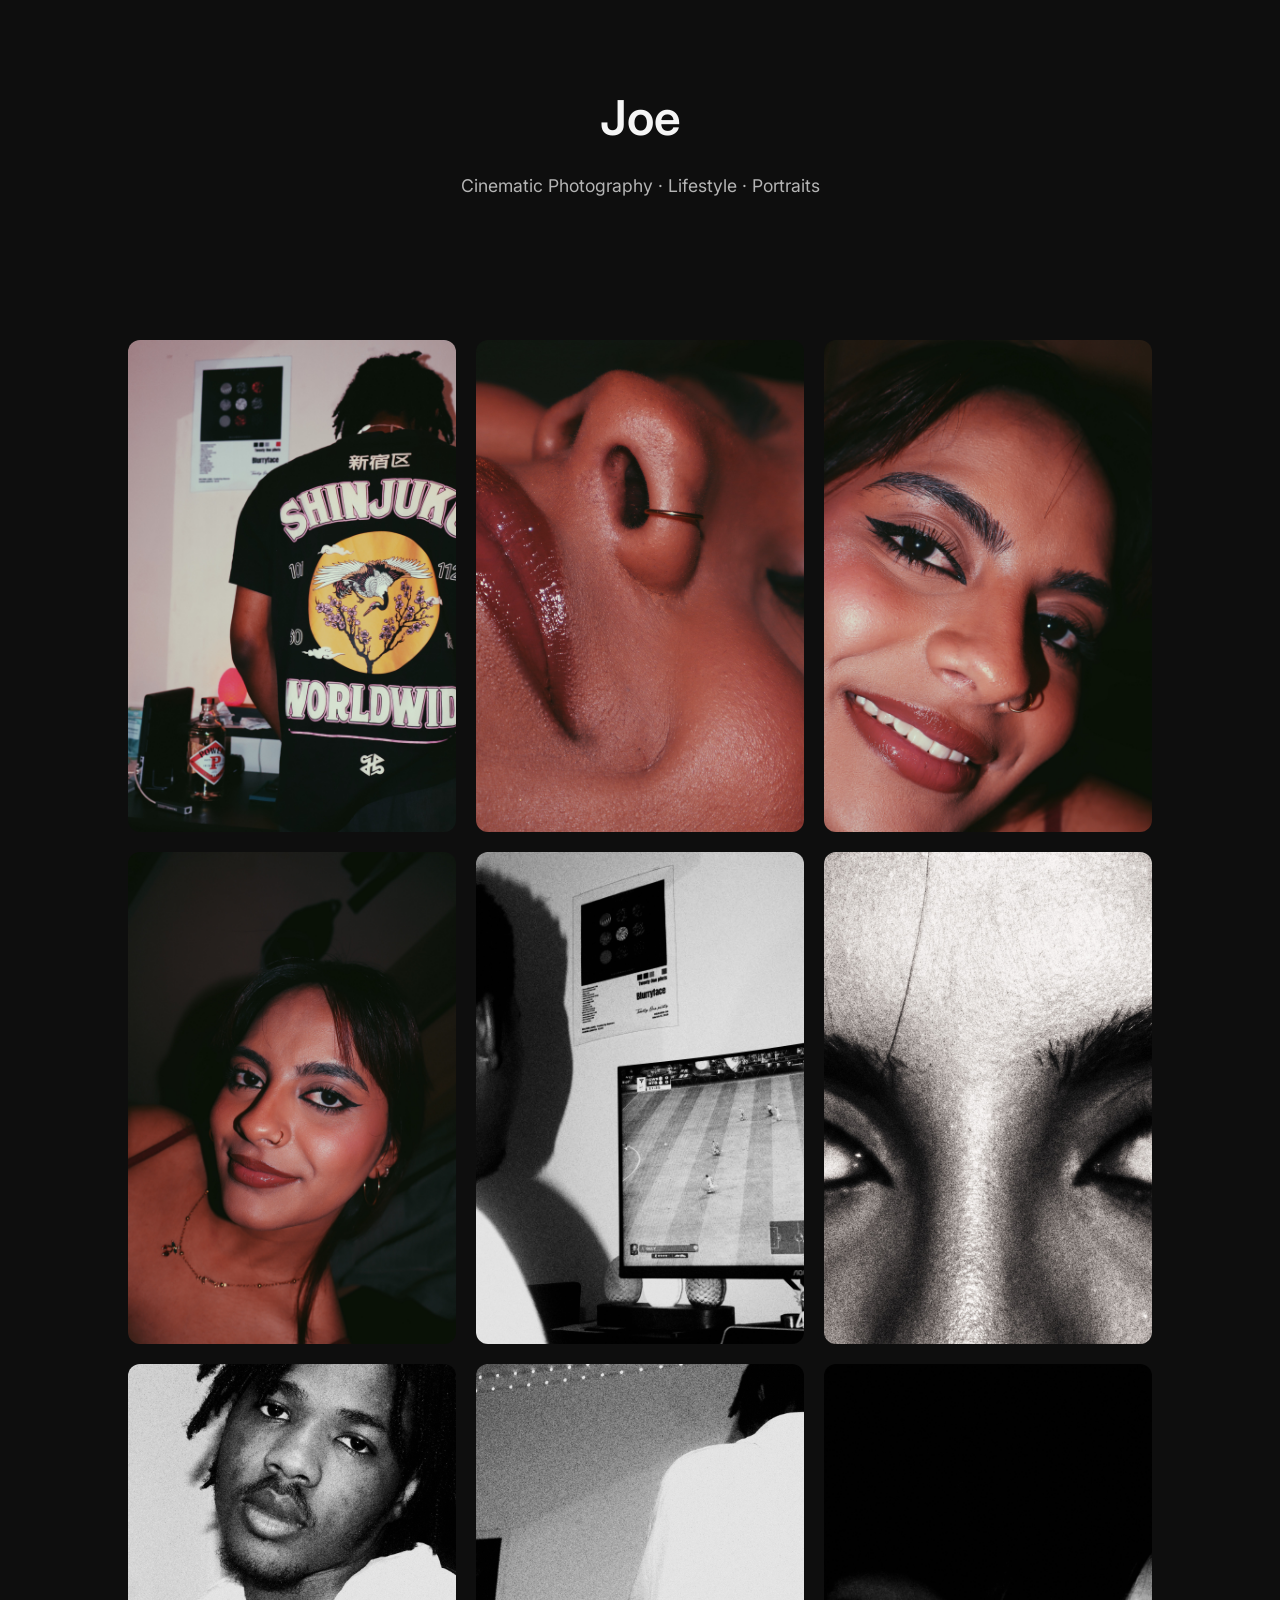
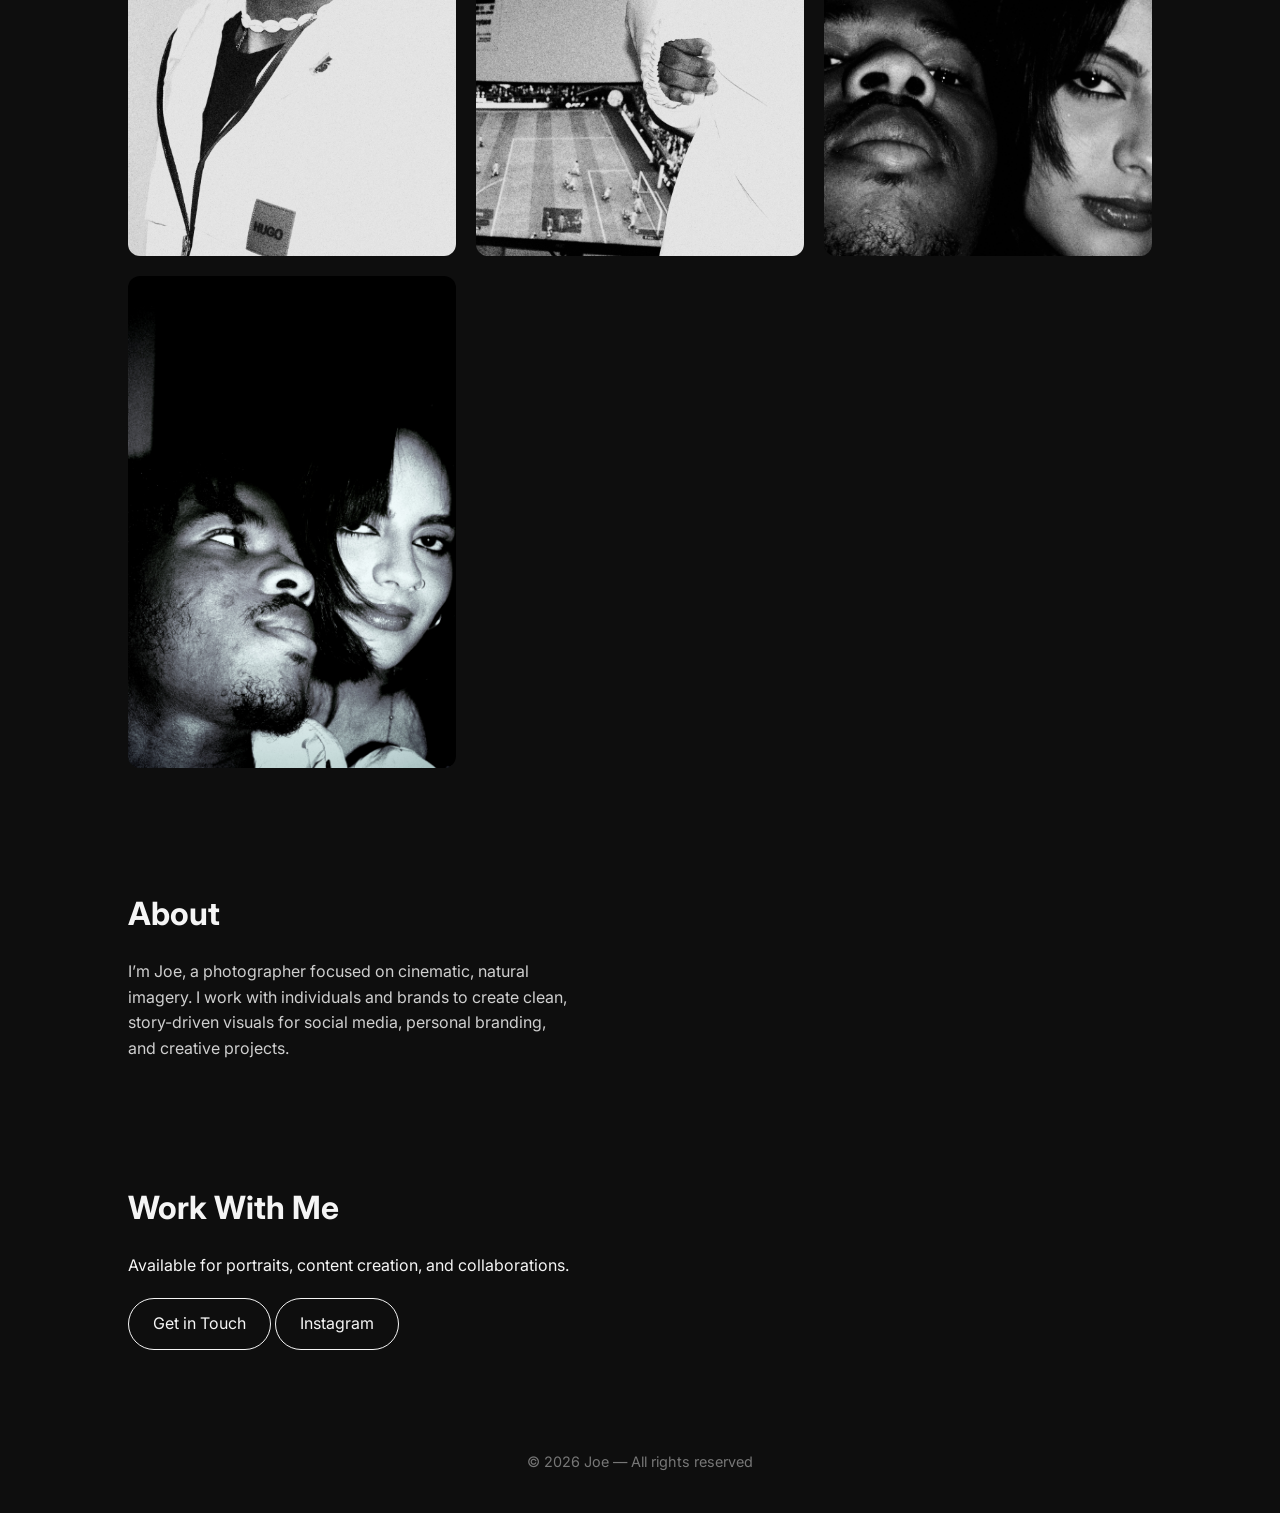
==== index.html @ a5a66a9c "Fix formatting in contact section of index.html" ====
<!DOCTYPE html>
<html lang="en">
<head>
  <meta charset="UTF-8" />
  <meta name="viewport" content="width=device-width, initial-scale=1.0" />
  <title>Joe — Photography Portfolio</title>
  <meta name="description" content="Cinematic photography portfolio by Joe." />

  <!-- Google Font -->
  <link href="https://fonts.googleapis.com/css2?family=Inter:wght@300;400;600&display=swap" rel="stylesheet">

  <style>
    * {
      margin: 0;
      padding: 0;
      box-sizing: border-box;
      font-family: 'Inter', sans-serif;
    }

    body {
      background: #0e0e0e;
      color: #f5f5f5;
      line-height: 1.6;
    }

    header {
      padding: 80px 10%;
      text-align: center;
    }

    header h1 {
      font-size: 3rem;
      font-weight: 600;
    }

    header p {
      margin-top: 15px;
      color: #b5b5b5;
      font-size: 1.1rem;
    }

    section {
      padding: 60px 10%;
    }

    .gallery {
      display: grid;
      grid-template-columns: repeat(auto-fit, minmax(250px, 1fr));
      gap: 20px;
    }

    .gallery img {
      width: 100%;
      height: 100%;
      object-fit: cover;
      border-radius: 12px;
      transition: transform 0.3s ease;
    }

    .gallery img:hover {
      transform: scale(1.03);
    }

    .about {
      max-width: 700px;
    }

    .about h2,
    .contact h2 {
      font-size: 2rem;
      margin-bottom: 20px;
    }

    .about p {
      color: #cfcfcf;
    }

    .contact a {
      display: inline-block;
      margin-top: 20px;
      padding: 12px 24px;
      border: 1px solid #f5f5f5;
      color: #f5f5f5;
      text-decoration: none;
      border-radius: 30px;
      transition: background 0.3s ease;
    }

    .contact a:hover {
      background: #f5f5f5;
      color: #0e0e0e;
    }

    footer {
      padding: 40px 10%;
      text-align: center;
      color: #777;
      font-size: 0.9rem;
    }
  </style>
</head>
<body>

  <header>
    <h1>Joe</h1>
    <p>Cinematic Photography · Lifestyle · Portraits</p>
  </header>

  <section>
    <div class="gallery">
      <!-- Replace src values with your own images -->
      <img src="Edits/001.jpg" alt="Photo 1">
      <img src="Edits/002.jpg" alt="Photo 2">
      <img src="Edits/003.jpg" alt="Photo 3">
      <img src="Edits/004.jpg" alt="Photo 4">
      <img src="Edits/005.jpg" alt="Photo 5">
      <img src="Edits/006.jpg" alt="Photo 6">
      <img src="Edits/007.jpg" alt="Photo 7">
      <img src="Edits/008.jpg" alt="Photo 8">
      <img src="Edits/009.jpg" alt="Photo 9">
      <img src="Edits/010.jpg" alt="Photo 10">
    </div>
  </section>

  <section class="about">
    <h2>About</h2>
    <p>
      I’m Joe, a photographer focused on cinematic, natural imagery. I work with
      individuals and brands to create clean, story-driven visuals for social media,
      personal branding, and creative projects.
    </p>
  </section>

  <section class="contact">
    <h2>Work With Me</h2>
    <p>Available for portraits, content creation, and collaborations.</p>
   <a href="mailto:josephagbajama18@gmail.com">Get in Touch</a>
    <a href="https://www.instagram.com/definitelynotaspamaccnt?igsh=Y3V0b2RxZDYydnA5&utm_source=qr">Instagram</a>
  </section>

  <footer>
    © 2026 Joe — All rights reserved
  </footer>

</body>
</html>
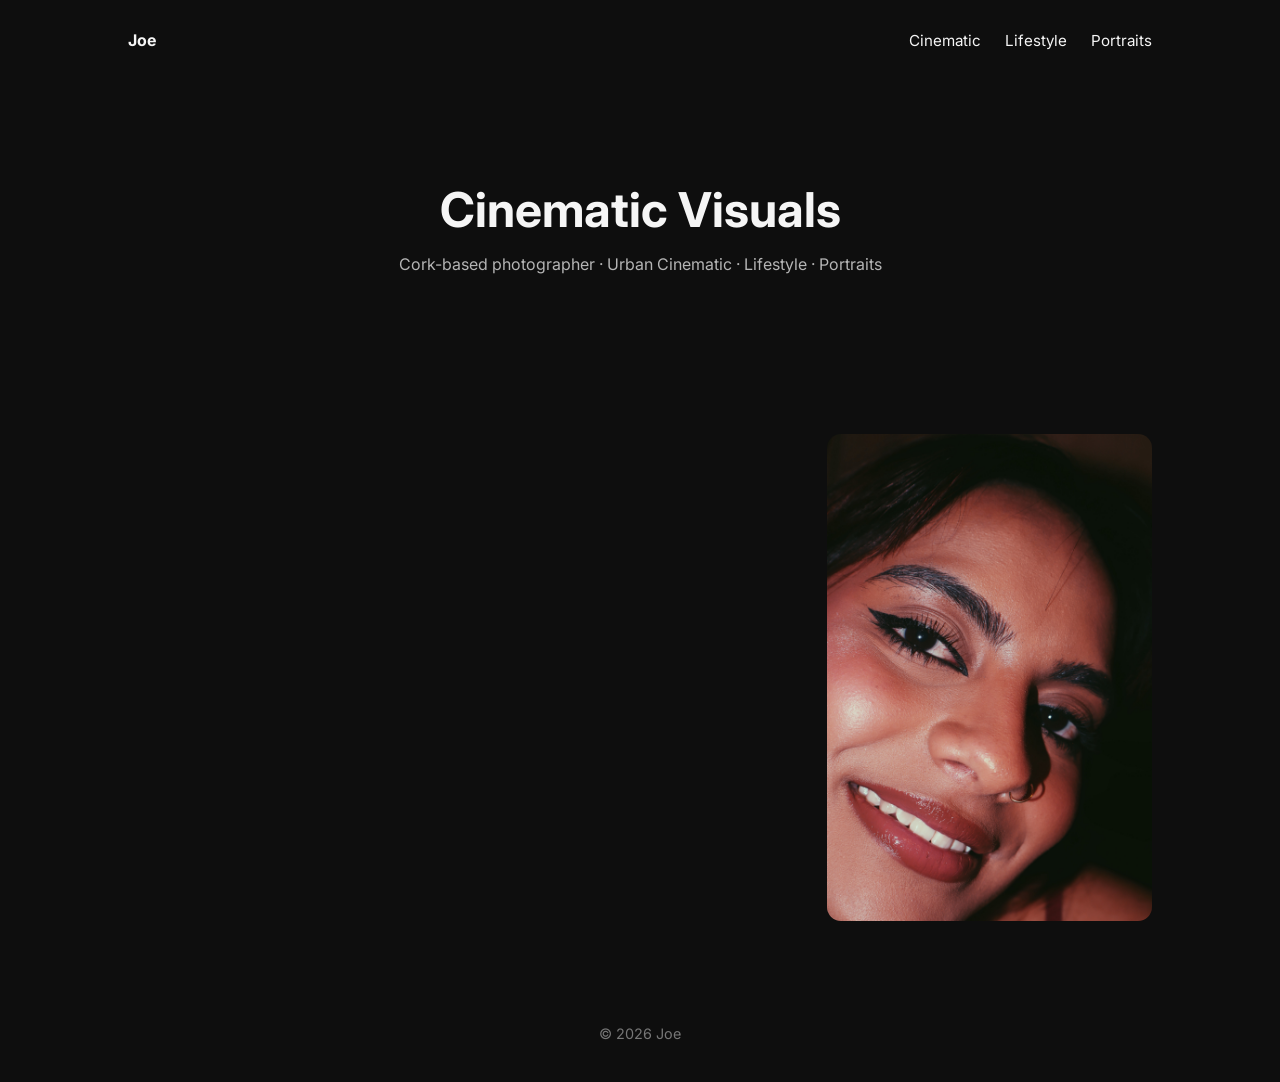
==== commit 05456497: "Add files via upload" ====
--- a/index.html
+++ b/index.html
@@ -3,144 +3,48 @@
 <head>
   <meta charset="UTF-8" />
   <meta name="viewport" content="width=device-width, initial-scale=1.0" />
-  <title>Joe — Photography Portfolio</title>
-  <meta name="description" content="Cinematic photography portfolio by Joe." />
-
-  <!-- Google Font -->
+  <title>Joe — Photography</title>
+  <meta name="description" content="Cinematic, lifestyle and portrait photography by Joe." />
   <link href="https://fonts.googleapis.com/css2?family=Inter:wght@300;400;600&display=swap" rel="stylesheet">
 
   <style>
-    * {
-      margin: 0;
-      padding: 0;
-      box-sizing: border-box;
-      font-family: 'Inter', sans-serif;
-    }
-
-    body {
-      background: #0e0e0e;
-      color: #f5f5f5;
-      line-height: 1.6;
-    }
-
-    header {
-      padding: 80px 10%;
-      text-align: center;
-    }
-
-    header h1 {
-      font-size: 3rem;
-      font-weight: 600;
-    }
-
-    header p {
-      margin-top: 15px;
-      color: #b5b5b5;
-      font-size: 1.1rem;
-    }
-
-    section {
-      padding: 60px 10%;
-    }
-
-    .gallery {
-      display: grid;
-      grid-template-columns: repeat(auto-fit, minmax(250px, 1fr));
-      gap: 20px;
-    }
-
-    .gallery img {
-      width: 100%;
-      height: 100%;
-      object-fit: cover;
-      border-radius: 12px;
-      transition: transform 0.3s ease;
-    }
-
-    .gallery img:hover {
-      transform: scale(1.03);
-    }
-
-    .about {
-      max-width: 700px;
-    }
-
-    .about h2,
-    .contact h2 {
-      font-size: 2rem;
-      margin-bottom: 20px;
-    }
-
-    .about p {
-      color: #cfcfcf;
-    }
-
-    .contact a {
-      display: inline-block;
-      margin-top: 20px;
-      padding: 12px 24px;
-      border: 1px solid #f5f5f5;
-      color: #f5f5f5;
-      text-decoration: none;
-      border-radius: 30px;
-      transition: background 0.3s ease;
-    }
-
-    .contact a:hover {
-      background: #f5f5f5;
-      color: #0e0e0e;
-    }
-
-    footer {
-      padding: 40px 10%;
-      text-align: center;
-      color: #777;
-      font-size: 0.9rem;
-    }
+    *{margin:0;padding:0;box-sizing:border-box;font-family:'Inter',sans-serif}
+    body{background:#0e0e0e;color:#f5f5f5}
+    nav{padding:30px 10%;display:flex;justify-content:space-between}
+    nav a{color:#f5f5f5;text-decoration:none;margin-left:20px;font-size:.95rem}
+    header{text-align:center;padding:100px 10%}
+    header h1{font-size:3rem}
+    header p{margin-top:15px;color:#b5b5b5}
+    section{padding:60px 10%}
+    .grid{display:grid;grid-template-columns:repeat(auto-fit,minmax(280px,1fr));gap:25px}
+    .grid a img{width:100%;border-radius:14px;transition:.3s}
+    .grid a img:hover{transform:scale(1.04)}
+    footer{text-align:center;padding:40px;color:#777;font-size:.9rem}
   </style>
 </head>
 <body>
 
-  <header>
-    <h1>Joe</h1>
-    <p>Cinematic Photography · Lifestyle · Portraits</p>
-  </header>
+<nav>
+  <strong>Joe</strong>
+  <div>
+    <a href="cinematic.html">Cinematic</a>
+    <a href="lifestyle.html">Lifestyle</a>
+    <a href="portraits.html">Portraits</a>
+  </div>
+</nav>
 
-  <section>
-    <div class="gallery">
-      <!-- Replace src values with your own images -->
-      <img src="Edits/001.jpg" alt="Photo 1">
-      <img src="Edits/002.jpg" alt="Photo 2">
-      <img src="Edits/003.jpg" alt="Photo 3">
-      <img src="Edits/004.jpg" alt="Photo 4">
-      <img src="Edits/005.jpg" alt="Photo 5">
-      <img src="Edits/006.jpg" alt="Photo 6">
-      <img src="Edits/007.jpg" alt="Photo 7">
-      <img src="Edits/008.jpg" alt="Photo 8">
-      <img src="Edits/009.jpg" alt="Photo 9">
-      <img src="Edits/010.jpg" alt="Photo 10">
-    </div>
-  </section>
+<header>
+  <h1>Cinematic Visuals</h1>
+  <p>Cork-based photographer · Urban Cinematic · Lifestyle · Portraits</p>
+</header>
 
-  <section class="about">
-    <h2>About</h2>
-    <p>
-      I’m Joe, a photographer focused on cinematic, natural imagery. I work with
-      individuals and brands to create clean, story-driven visuals for social media,
-      personal branding, and creative projects.
-    </p>
-  </section>
+<section class="grid">
+  <a href="cinematic.html"><img src="Edits/046.jpg" alt=""></a>
+  <a href="lifestyle.html"><img src="Edits/031.jpg" alt=""></a>
+  <a href="portraits.html"><img src="Edits/003.jpg" alt=""></a>
+</section>
 
-  <section class="contact">
-    <h2>Work With Me</h2>
-    <p>Available for portraits, content creation, and collaborations.</p>
-   <a href="mailto:josephagbajama18@gmail.com">Get in Touch</a>
-    <a href="https://www.instagram.com/definitelynotaspamaccnt?igsh=Y3V0b2RxZDYydnA5&utm_source=qr">Instagram</a>
-  </section>
-
-  <footer>
-    © 2026 Joe — All rights reserved
-  </footer>
+<footer>© 2026 Joe</footer>
 
 </body>
-</html>
+</html>
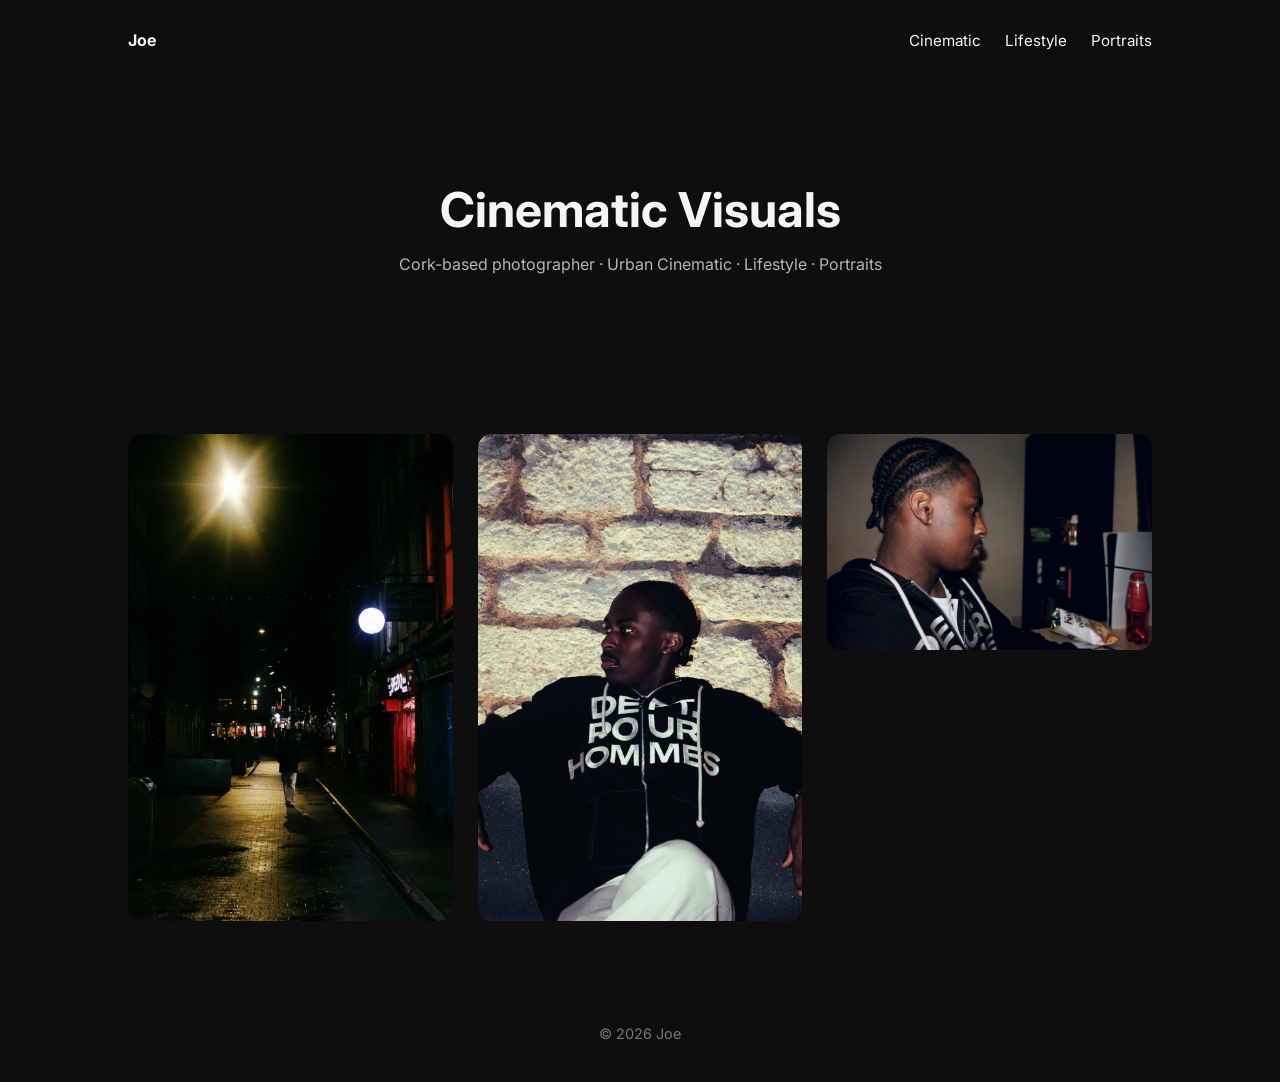
==== commit 3c4a066a: "Update index.html" ====
--- a/index.html
+++ b/index.html
@@ -41,10 +41,10 @@
 <section class="grid">
   <a href="cinematic.html"><img src="Edits/046.jpg" alt=""></a>
   <a href="lifestyle.html"><img src="Edits/031.jpg" alt=""></a>
-  <a href="portraits.html"><img src="Edits/003.jpg" alt=""></a>
+  <a href="portraits.html"><img src="Edits/062.jpg" alt=""></a>
 </section>
 
 <footer>© 2026 Joe</footer>
 
 </body>
-</html>+</html>
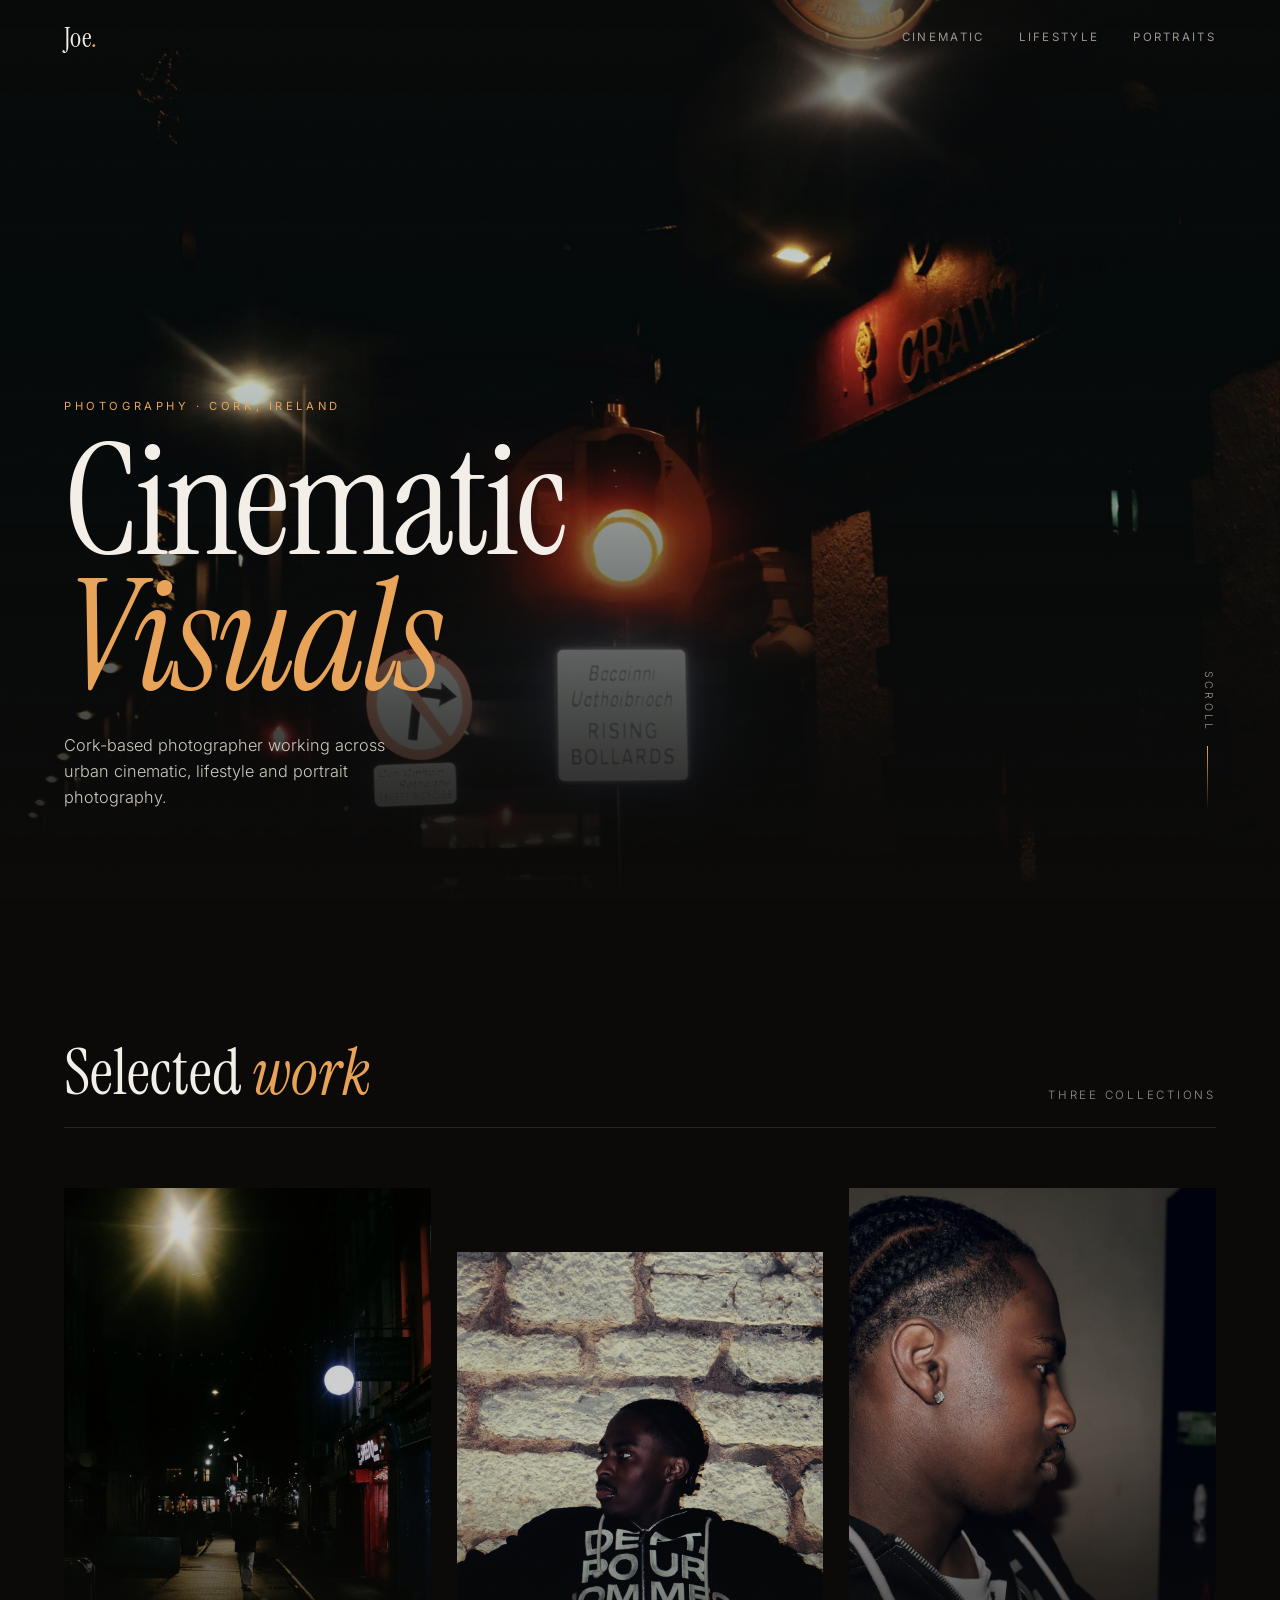
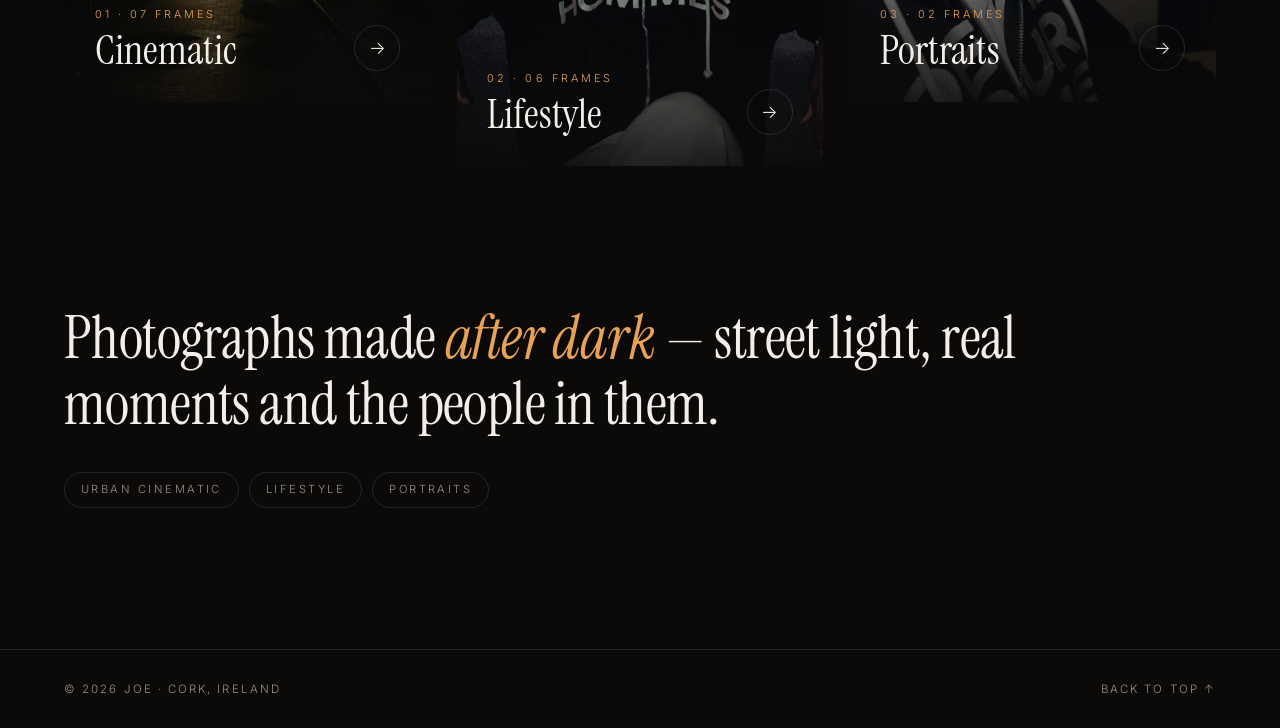
==== commit 2e9d38fc: "Redesign the site with an editorial dark theme Rebuild the home page and the three collection pages " ====
--- a/index.html
+++ b/index.html
@@ -1,50 +1,80 @@
 <!DOCTYPE html>
 <html lang="en">
 <head>
-  <meta charset="UTF-8" />
-  <meta name="viewport" content="width=device-width, initial-scale=1.0" />
-  <title>Joe — Photography</title>
-  <meta name="description" content="Cinematic, lifestyle and portrait photography by Joe." />
-  <link href="https://fonts.googleapis.com/css2?family=Inter:wght@300;400;600&display=swap" rel="stylesheet">
+<meta charset="UTF-8">
+<meta name="viewport" content="width=device-width, initial-scale=1.0">
+<title>Joe — Photography</title>
+<meta name="description" content="Cinematic, lifestyle and portrait photography by Joe.">
+<link rel="preconnect" href="https://fonts.googleapis.com">
+<link rel="preconnect" href="https://fonts.gstatic.com" crossorigin>
+<link href="https://fonts.googleapis.com/css2?family=Instrument+Serif:ital@0;1&family=Inter:wght@300;400;500&display=swap" rel="stylesheet">
+<link rel="stylesheet" href="styles.css">
+</head>
+<body id="top">
 
-  <style>
-    *{margin:0;padding:0;box-sizing:border-box;font-family:'Inter',sans-serif}
-    body{background:#0e0e0e;color:#f5f5f5}
-    nav{padding:30px 10%;display:flex;justify-content:space-between}
-    nav a{color:#f5f5f5;text-decoration:none;margin-left:20px;font-size:.95rem}
-    header{text-align:center;padding:100px 10%}
-    header h1{font-size:3rem}
-    header p{margin-top:15px;color:#b5b5b5}
-    section{padding:60px 10%}
-    .grid{display:grid;grid-template-columns:repeat(auto-fit,minmax(280px,1fr));gap:25px}
-    .grid a img{width:100%;border-radius:14px;transition:.3s}
-    .grid a img:hover{transform:scale(1.04)}
-    footer{text-align:center;padding:40px;color:#777;font-size:.9rem}
-  </style>
-</head>
-<body>
-
-<nav>
-  <strong>Joe</strong>
-  <div>
+<nav class="nav">
+  <a class="brand" href="index.html">Joe<em>.</em></a>
+  <div class="nav-links">
     <a href="cinematic.html">Cinematic</a>
     <a href="lifestyle.html">Lifestyle</a>
     <a href="portraits.html">Portraits</a>
   </div>
 </nav>
 
-<header>
-  <h1>Cinematic Visuals</h1>
-  <p>Cork-based photographer · Urban Cinematic · Lifestyle · Portraits</p>
+<header class="hero">
+  <div class="hero-bg"><img src="web/028.jpg" alt="" fetchpriority="high"></div>
+  <div>
+    <span class="eyebrow">Photography · Cork, Ireland</span>
+    <h1>Cinematic<br><em>Visuals</em></h1>
+    <p>Cork-based photographer working across urban cinematic, lifestyle and portrait photography.</p>
+  </div>
+  <span class="scroll-cue" aria-hidden="true">Scroll</span>
 </header>
 
-<section class="grid">
-  <a href="cinematic.html"><img src="Edits/046.jpg" alt=""></a>
-  <a href="lifestyle.html"><img src="Edits/031.jpg" alt=""></a>
-  <a href="portraits.html"><img src="Edits/062.jpg" alt=""></a>
-</section>
+<main>
+  <section class="section" id="work">
+    <div class="section-head">
+      <h2>Selected <em>work</em></h2>
+      <span>Three collections</span>
+    </div>
+    <div class="cards">
+    <a class="card reveal" href="cinematic.html">
+      <img src="web/046.jpg" alt="Cinematic collection" loading="lazy" style="object-position:50% 50%">
+      <div class="card-info">
+        <div><small>01 · 07 frames</small><h3>Cinematic</h3></div>
+        <span class="arrow" aria-hidden="true">→</span>
+      </div>
+    </a>
+    <a class="card reveal" href="lifestyle.html">
+      <img src="web/031.jpg" alt="Lifestyle collection" loading="lazy" style="object-position:50% 50%">
+      <div class="card-info">
+        <div><small>02 · 06 frames</small><h3>Lifestyle</h3></div>
+        <span class="arrow" aria-hidden="true">→</span>
+      </div>
+    </a>
+    <a class="card reveal" href="portraits.html">
+      <img src="web/062.jpg" alt="Portraits collection" loading="lazy" style="object-position:38% 50%">
+      <div class="card-info">
+        <div><small>03 · 02 frames</small><h3>Portraits</h3></div>
+        <span class="arrow" aria-hidden="true">→</span>
+      </div>
+    </a>
+    </div>
+  </section>
 
-<footer>© 2026 Joe</footer>
+  <section class="section" style="padding-top:0">
+    <p class="statement reveal">Photographs made <em>after dark</em> — street light, real moments and the people in them.</p>
+    <div class="statement-meta reveal">
+      <span>Urban cinematic</span><span>Lifestyle</span><span>Portraits</span>
+    </div>
+  </section>
+</main>
 
+<footer class="footer">
+  <span>© 2026 Joe · Cork, Ireland</span>
+  <a href="#top">Back to top ↑</a>
+</footer>
+
+<script src="script.js"></script>
 </body>
 </html>
--- a/styles.css
+++ b/styles.css
@@ -0,0 +1,138 @@
+:root{
+  --bg:#0b0a09;
+  --bg-soft:#141210;
+  --ink:#f3efe8;
+  --muted:#9a9288;
+  --line:rgba(243,239,232,.12);
+  --accent:#e8a257;
+  --serif:'Instrument Serif',Georgia,'Times New Roman',serif;
+  --sans:'Inter',system-ui,-apple-system,'Segoe UI',sans-serif;
+  --pad:clamp(20px,5vw,72px);
+}
+*{margin:0;padding:0;box-sizing:border-box}
+html{scroll-behavior:smooth}
+body{background:var(--bg);color:var(--ink);font-family:var(--sans);font-weight:300;line-height:1.6;-webkit-font-smoothing:antialiased;overflow-x:hidden}
+body.locked{overflow:hidden}
+img{display:block;max-width:100%}
+a{color:inherit;text-decoration:none}
+::selection{background:var(--accent);color:#000}
+:focus-visible{outline:2px solid var(--accent);outline-offset:4px}
+
+/* film grain */
+body::after{content:"";position:fixed;inset:0;pointer-events:none;z-index:50;opacity:.07;mix-blend-mode:overlay;
+  background-image:url("data:image/svg+xml,%3Csvg xmlns='http://www.w3.org/2000/svg' width='200' height='200'%3E%3Cfilter id='n'%3E%3CfeTurbulence type='fractalNoise' baseFrequency='.9' numOctaves='2' stitchTiles='stitch'/%3E%3C/filter%3E%3Crect width='100%25' height='100%25' filter='url(%23n)'/%3E%3C/svg%3E")}
+
+/* nav */
+.nav{position:fixed;top:0;left:0;right:0;z-index:20;display:flex;align-items:center;justify-content:space-between;gap:16px;
+  padding:22px var(--pad);transition:background .4s,padding .4s,border-color .4s;border-bottom:1px solid transparent}
+.nav.scrolled{background:rgba(11,10,9,.78);backdrop-filter:blur(14px);-webkit-backdrop-filter:blur(14px);padding-top:14px;padding-bottom:14px;border-color:var(--line)}
+.brand{font-family:var(--serif);font-size:1.7rem;line-height:1;letter-spacing:.01em}
+.brand em{color:var(--accent);font-style:italic}
+.nav-links{display:flex;gap:clamp(14px,3vw,34px)}
+.nav-links a{position:relative;font-size:.72rem;font-weight:400;letter-spacing:.2em;text-transform:uppercase;color:var(--muted);padding:6px 0;transition:color .3s}
+.nav-links a::after{content:"";position:absolute;left:0;bottom:0;width:100%;height:1px;background:var(--accent);transform:scaleX(0);transform-origin:right;transition:transform .4s cubic-bezier(.2,.7,.2,1)}
+.nav-links a:hover,.nav-links a[aria-current]{color:var(--ink)}
+.nav-links a:hover::after,.nav-links a[aria-current]::after{transform:scaleX(1);transform-origin:left}
+
+.eyebrow{font-size:.7rem;font-weight:400;letter-spacing:.32em;text-transform:uppercase;color:var(--accent)}
+
+/* hero */
+.hero{position:relative;min-height:100svh;display:flex;align-items:flex-end;padding:0 var(--pad) clamp(56px,10vh,110px);overflow:hidden}
+.hero-bg{position:absolute;inset:0;z-index:-2}
+.hero-bg img{width:100%;height:100%;object-fit:cover;animation:drift 22s ease-out forwards}
+.hero::before{content:"";position:absolute;inset:0;z-index:-1;
+  background:linear-gradient(180deg,rgba(11,10,9,.55) 0%,rgba(11,10,9,.05) 35%,rgba(11,10,9,.7) 78%,var(--bg) 100%)}
+@keyframes drift{from{transform:scale(1.12)}to{transform:scale(1)}}
+.hero h1{font-family:var(--serif);font-weight:400;font-size:clamp(3.4rem,12vw,10.5rem);line-height:.88;letter-spacing:-.02em;margin:18px 0 26px}
+.hero h1 em{font-style:italic;color:var(--accent)}
+.hero p{max-width:34ch;color:#cfc8bd;font-size:1.02rem}
+.scroll-cue{position:absolute;right:var(--pad);bottom:clamp(56px,10vh,110px);font-size:.66rem;letter-spacing:.3em;text-transform:uppercase;color:var(--muted);writing-mode:vertical-rl;display:flex;align-items:center;gap:14px}
+.scroll-cue::after{content:"";width:1px;height:64px;background:linear-gradient(var(--accent),transparent);animation:cue 2.2s ease-in-out infinite}
+@keyframes cue{0%{transform:scaleY(0);transform-origin:top}50%{transform:scaleY(1);transform-origin:top}51%{transform-origin:bottom}100%{transform:scaleY(0);transform-origin:bottom}}
+
+/* sections */
+.section{padding:clamp(70px,11vw,150px) var(--pad)}
+.section-head{display:flex;align-items:flex-end;justify-content:space-between;gap:24px;margin-bottom:clamp(30px,5vw,60px);padding-bottom:22px;border-bottom:1px solid var(--line)}
+.section-head h2{font-family:var(--serif);font-weight:400;font-size:clamp(2.2rem,5vw,4rem);line-height:1}
+.section-head h2 em{font-style:italic;color:var(--accent)}
+.section-head span{font-size:.72rem;letter-spacing:.24em;text-transform:uppercase;color:var(--muted);white-space:nowrap}
+
+/* collection cards */
+.cards{display:grid;grid-template-columns:repeat(3,1fr);gap:clamp(14px,2vw,28px)}
+.card{position:relative;display:block;aspect-ratio:3/4.2;overflow:hidden;background:var(--bg-soft)}
+.card:nth-child(2){margin-top:clamp(0px,5vw,70px)}
+.card img{width:100%;height:100%;object-fit:cover;transition:transform 1.2s cubic-bezier(.2,.7,.2,1),filter .8s;filter:saturate(.85) brightness(.82)}
+.card::after{content:"";position:absolute;inset:0;background:linear-gradient(180deg,transparent 45%,rgba(11,10,9,.88) 100%)}
+.card:hover img{transform:scale(1.06);filter:saturate(1.05) brightness(1)}
+.card-info{position:absolute;left:0;right:0;bottom:0;z-index:1;padding:clamp(18px,2.4vw,32px);display:flex;align-items:flex-end;justify-content:space-between;gap:12px}
+.card-info small{display:block;font-size:.68rem;letter-spacing:.28em;text-transform:uppercase;color:var(--accent);margin-bottom:6px}
+.card-info h3{font-family:var(--serif);font-weight:400;font-size:clamp(1.8rem,3.2vw,2.9rem);line-height:1}
+.arrow{flex:none;width:46px;height:46px;border:1px solid var(--line);border-radius:50%;display:grid;place-items:center;font-size:1.1rem;transition:background .4s,color .4s,border-color .4s,transform .4s}
+.card:hover .arrow{background:var(--accent);border-color:var(--accent);color:#000;transform:rotate(-45deg)}
+
+/* statement */
+.statement{max-width:1100px;font-family:var(--serif);font-size:clamp(1.9rem,4.6vw,4rem);line-height:1.12;letter-spacing:-.01em}
+.statement em{font-style:italic;color:var(--accent)}
+.statement-meta{margin-top:34px;display:flex;flex-wrap:wrap;gap:10px}
+.statement-meta span{font-size:.7rem;letter-spacing:.22em;text-transform:uppercase;color:var(--muted);border:1px solid var(--line);border-radius:999px;padding:8px 16px}
+
+/* gallery pages */
+.page-head{padding:clamp(140px,22vh,230px) var(--pad) clamp(34px,5vw,64px);display:grid;grid-template-columns:1fr auto;align-items:end;gap:28px;border-bottom:1px solid var(--line);margin-bottom:clamp(24px,4vw,52px)}
+.page-head h1{font-family:var(--serif);font-weight:400;font-size:clamp(3.6rem,13vw,11rem);line-height:.86;letter-spacing:-.02em;margin-top:16px}
+.page-head h1 em{font-style:italic;color:var(--accent)}
+.page-head p{max-width:30ch;color:var(--muted);font-size:.98rem;text-align:right}
+.page-head p b{display:block;font-weight:400;font-family:var(--serif);font-size:2.4rem;color:var(--ink);line-height:1;margin-bottom:8px}
+
+.gallery{padding:0 var(--pad);display:flex;flex-wrap:wrap;gap:clamp(10px,1.4vw,22px);--h:clamp(230px,27vw,400px)}
+.shot{position:relative;display:block;flex:var(--ar) 1 calc(var(--ar) * var(--h));aspect-ratio:var(--ar);min-width:0;overflow:hidden;background:var(--bg-soft);border:0;padding:0;cursor:zoom-in;font:inherit;color:inherit}
+.shot img{width:100%;height:100%;object-fit:cover;transition:transform 1.1s cubic-bezier(.2,.7,.2,1),filter .6s}
+.shot:hover img{transform:scale(1.035)}
+.shot .cap{position:absolute;left:14px;bottom:12px;font-size:.66rem;letter-spacing:.24em;text-transform:uppercase;color:var(--ink);opacity:0;transform:translateY(6px);transition:opacity .4s,transform .4s;text-shadow:0 1px 10px rgba(0,0,0,.9)}
+.shot:hover .cap,.shot:focus-visible .cap{opacity:1;transform:none}
+
+.next{display:block;margin-top:clamp(60px,9vw,120px);padding:clamp(50px,8vw,110px) var(--pad);border-top:1px solid var(--line);text-align:center;transition:background .5s}
+.next:hover{background:var(--bg-soft)}
+.next h2{font-family:var(--serif);font-weight:400;font-size:clamp(2.8rem,9vw,7.5rem);line-height:1;margin-top:12px;transition:color .4s,letter-spacing .6s}
+.next:hover h2{color:var(--accent);font-style:italic}
+
+/* footer */
+.footer{display:flex;flex-wrap:wrap;align-items:center;justify-content:space-between;gap:14px;padding:30px var(--pad);border-top:1px solid var(--line);font-size:.72rem;letter-spacing:.18em;text-transform:uppercase;color:var(--muted)}
+.footer a:hover{color:var(--accent)}
+
+/* lightbox */
+.lightbox{position:fixed;inset:0;z-index:100;display:flex;align-items:center;justify-content:center;background:rgba(6,5,5,.96);opacity:0;visibility:hidden;transition:opacity .35s,visibility .35s}
+.lightbox.open{opacity:1;visibility:visible}
+.lightbox img{max-width:min(92vw,1500px);max-height:84vh;width:auto;height:auto;object-fit:contain;box-shadow:0 30px 90px rgba(0,0,0,.7);transition:opacity .25s}
+.lightbox img.swap{opacity:0}
+.lb-btn{position:absolute;background:none;border:1px solid var(--line);color:var(--ink);width:50px;height:50px;border-radius:50%;font-size:1.15rem;cursor:pointer;display:grid;place-items:center;transition:background .3s,color .3s,border-color .3s}
+.lb-btn:hover{background:var(--accent);border-color:var(--accent);color:#000}
+.lb-close{top:20px;right:20px}
+.lb-prev{left:20px;top:50%;transform:translateY(-50%)}
+.lb-next{right:20px;top:50%;transform:translateY(-50%)}
+.lb-count{position:absolute;left:0;right:0;bottom:22px;text-align:center;font-size:.7rem;letter-spacing:.3em;text-transform:uppercase;color:var(--muted)}
+
+/* reveal */
+.reveal{opacity:0;transform:translateY(28px);transition:opacity 1s cubic-bezier(.2,.7,.2,1),transform 1s cubic-bezier(.2,.7,.2,1)}
+.reveal.in{opacity:1;transform:none}
+
+@media (max-width:900px){
+  .cards{grid-template-columns:1fr}
+  .card{aspect-ratio:4/4.6}
+  .card:nth-child(2){margin-top:0}
+  .page-head{grid-template-columns:1fr}
+  .page-head p{text-align:left}
+  .scroll-cue{display:none}
+}
+@media (max-width:560px){
+  .shot{flex-basis:100%}
+  .nav-links a{letter-spacing:.12em;font-size:.66rem}
+  .brand{font-size:1.4rem}
+  .section-head span{display:none}
+  .lb-prev,.lb-next{top:auto;bottom:14px;transform:none}
+  .shot .cap{opacity:1;transform:none}
+}
+@media (prefers-reduced-motion:reduce){
+  *,*::before,*::after{animation:none!important;transition:none!important}
+  .reveal{opacity:1;transform:none}
+  html{scroll-behavior:auto}
+}
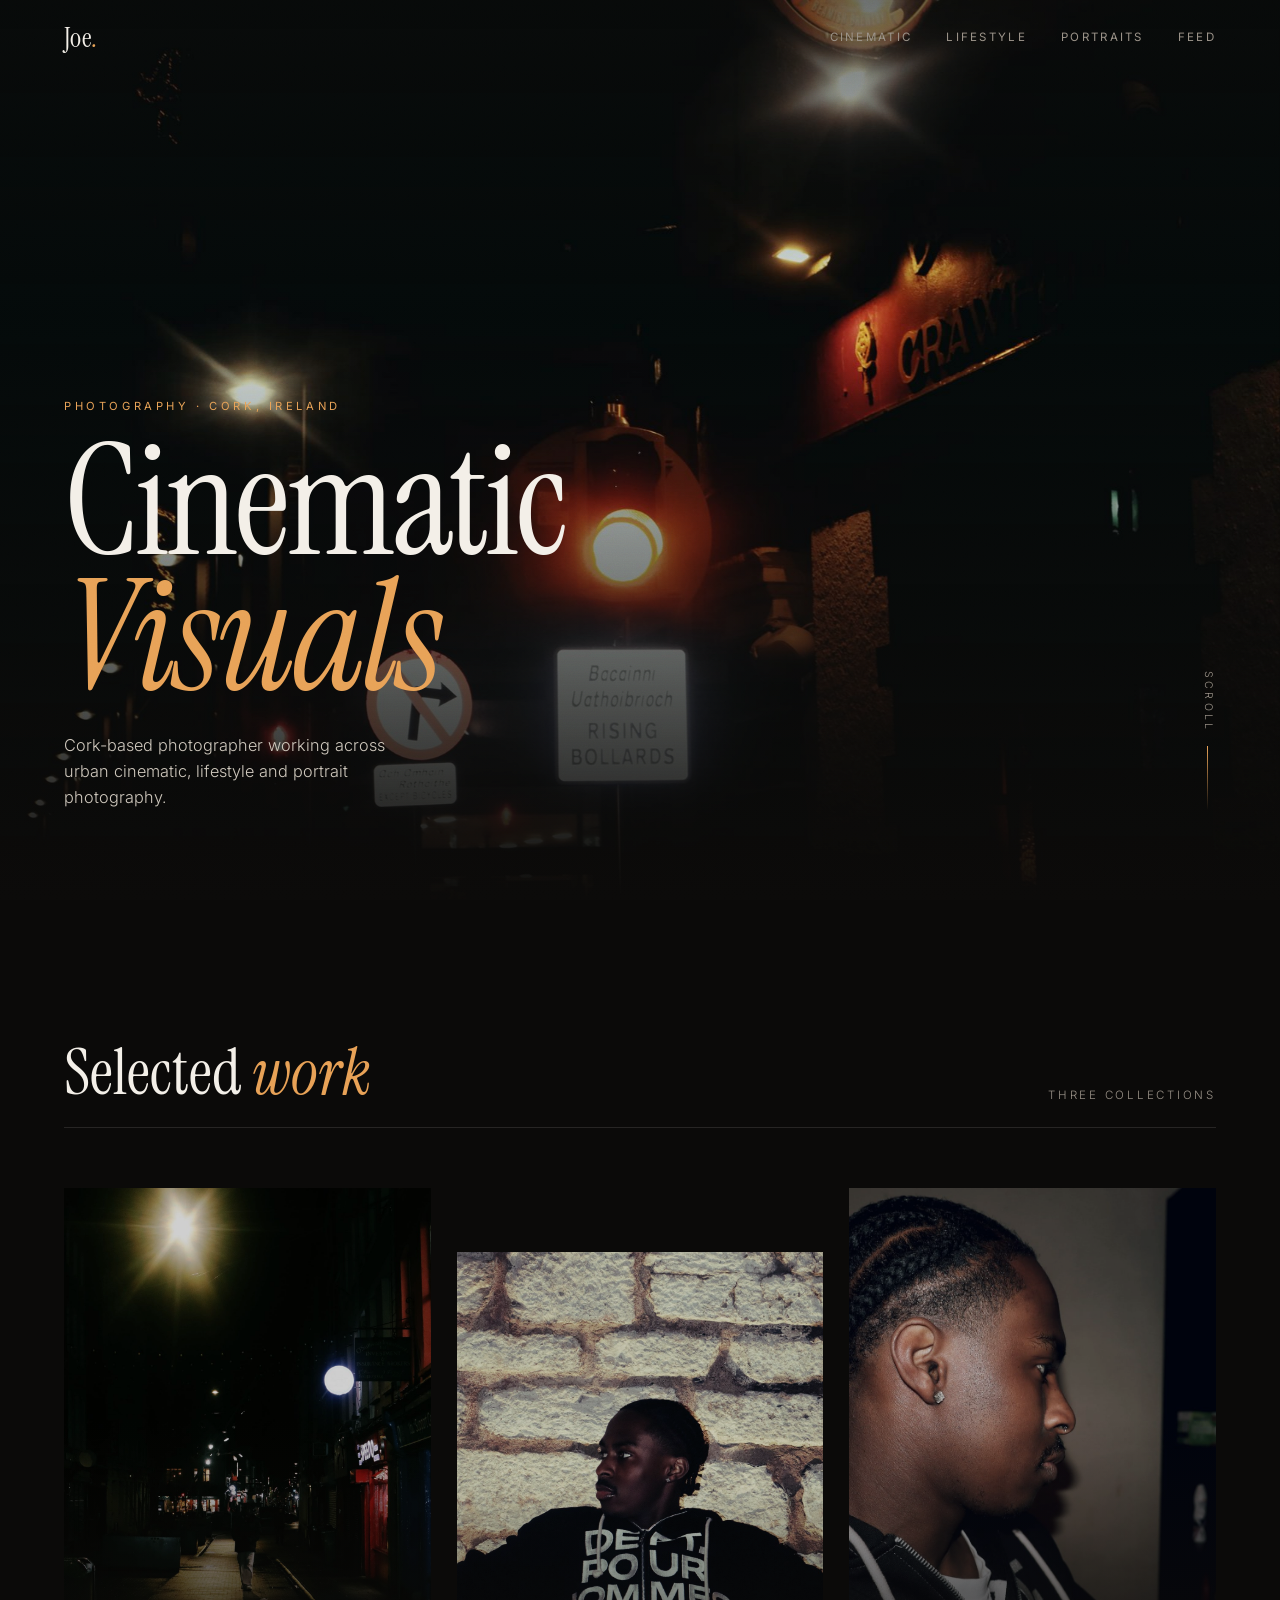
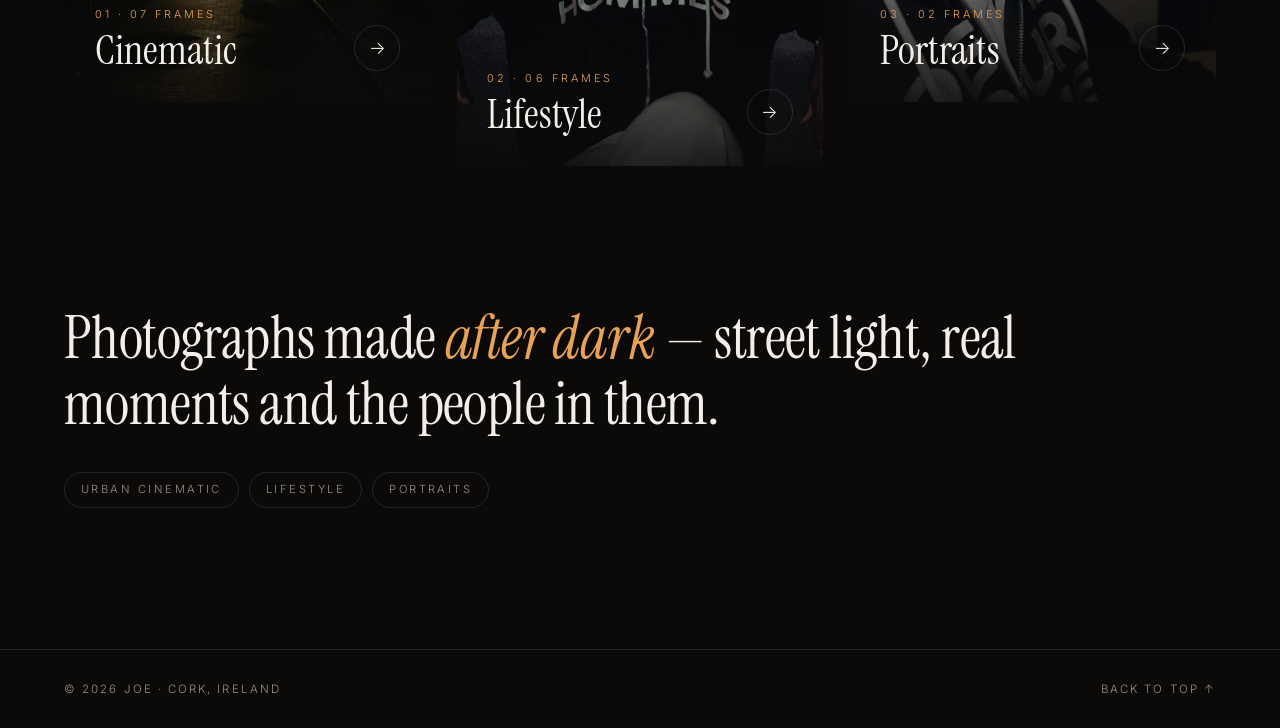
==== commit 9f3d302e: "Add an Instagram-style feed page Add feed.html: an original photo-feed layout in the site's dark the" ====
--- a/index.html
+++ b/index.html
@@ -18,6 +18,7 @@
     <a href="cinematic.html">Cinematic</a>
     <a href="lifestyle.html">Lifestyle</a>
     <a href="portraits.html">Portraits</a>
+    <a href="feed.html">Feed</a>
   </div>
 </nav>
 
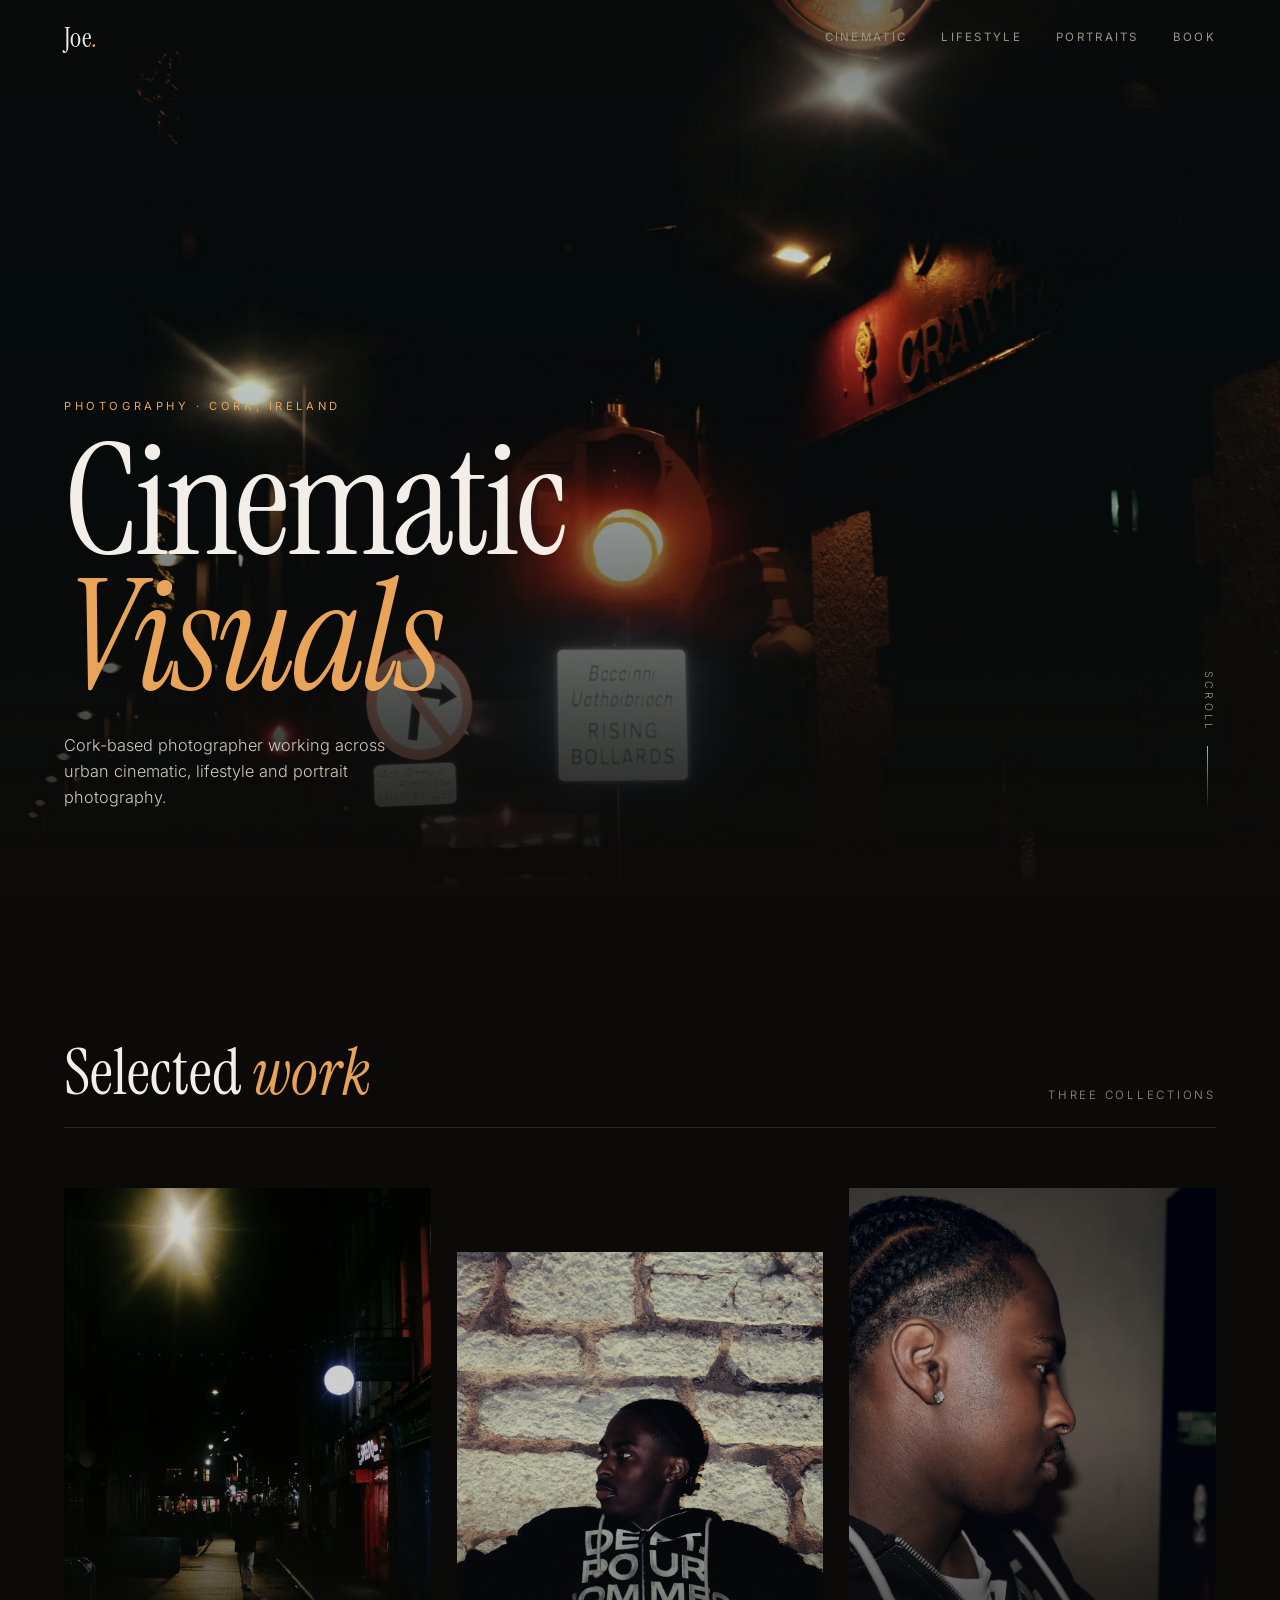
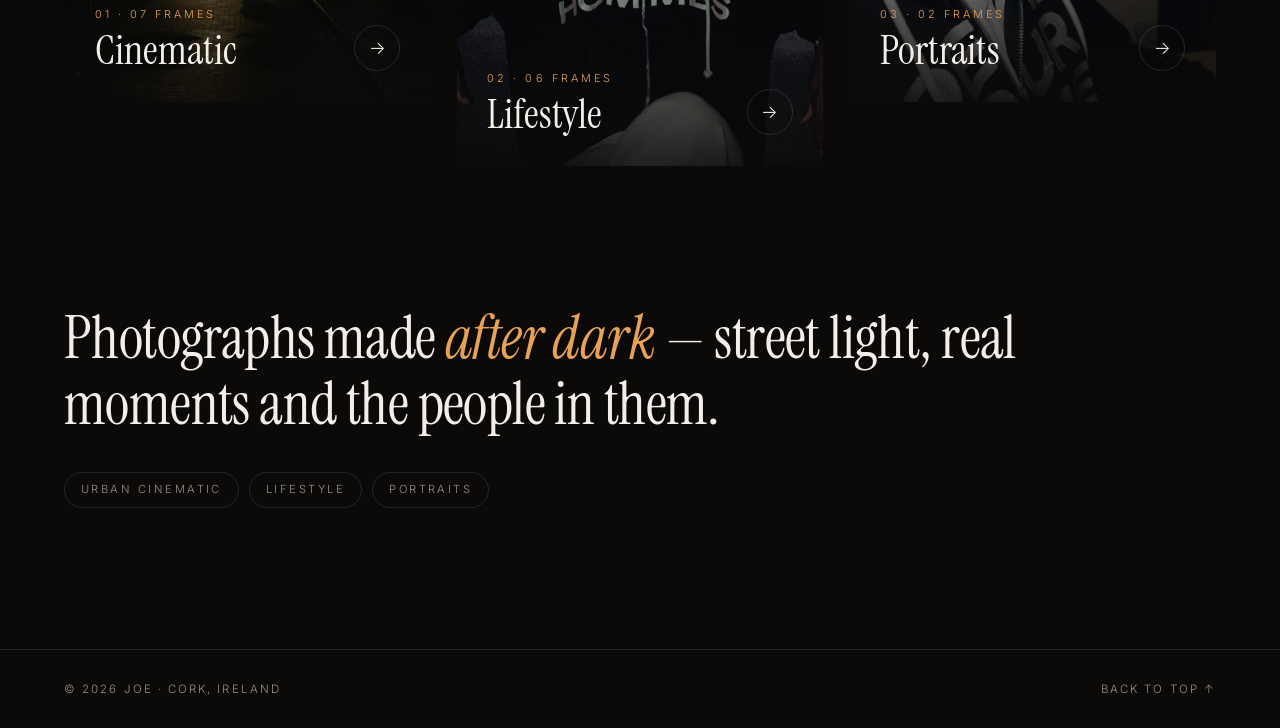
==== commit 373641ff: "Add a booking page and a Book link to the menu - book/: prices, what's included, how booking works, " ====
--- a/index.html
+++ b/index.html
@@ -18,7 +18,7 @@
     <a href="cinematic.html">Cinematic</a>
     <a href="lifestyle.html">Lifestyle</a>
     <a href="portraits.html">Portraits</a>
-    <a href="feed.html">Feed</a>
+    <a href="book/">Book</a>
   </div>
 </nav>
 
--- a/styles.css
+++ b/styles.css
@@ -131,6 +131,10 @@
   .lb-prev,.lb-next{top:auto;bottom:14px;transform:none}
   .shot .cap{opacity:1;transform:none}
 }
+@media (max-width:380px){
+  .nav-links{gap:11px}
+  .nav-links a{letter-spacing:.09em}
+}
 @media (prefers-reduced-motion:reduce){
   *,*::before,*::after{animation:none!important;transition:none!important}
   .reveal{opacity:1;transform:none}
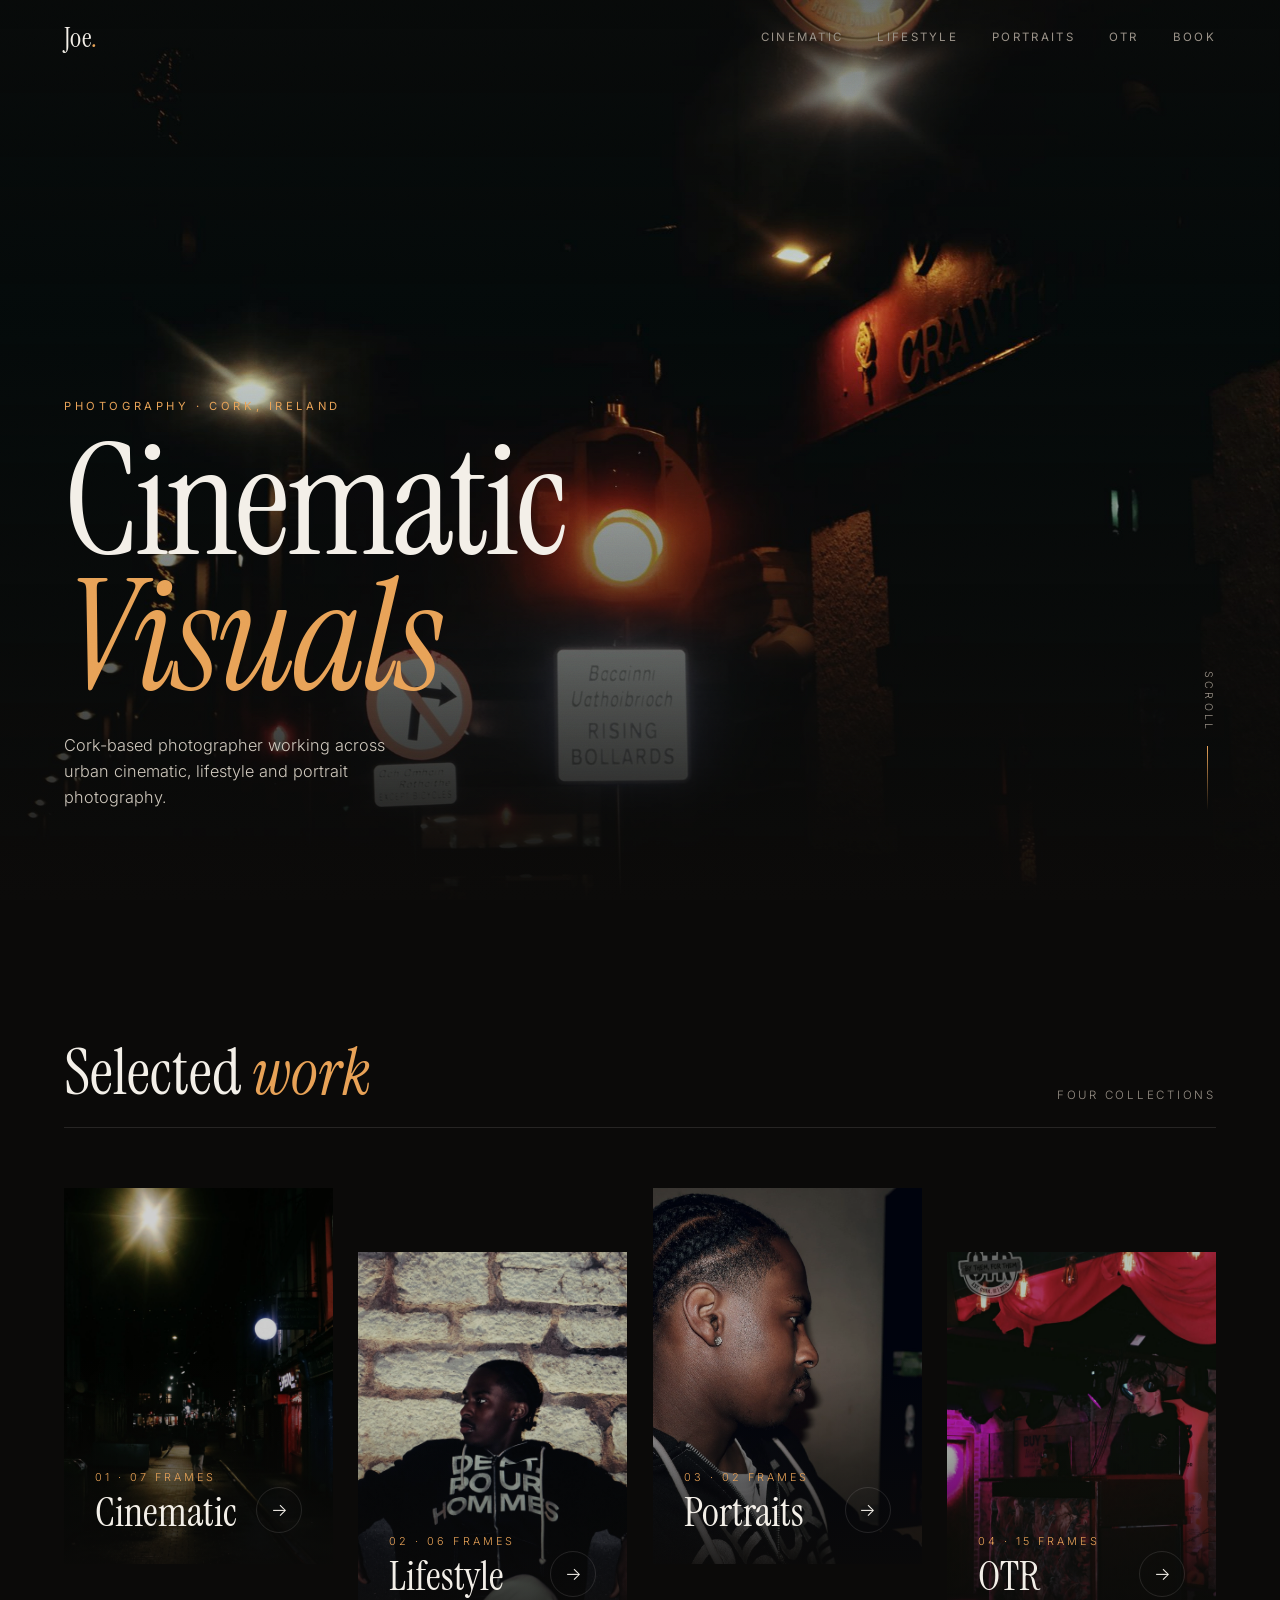
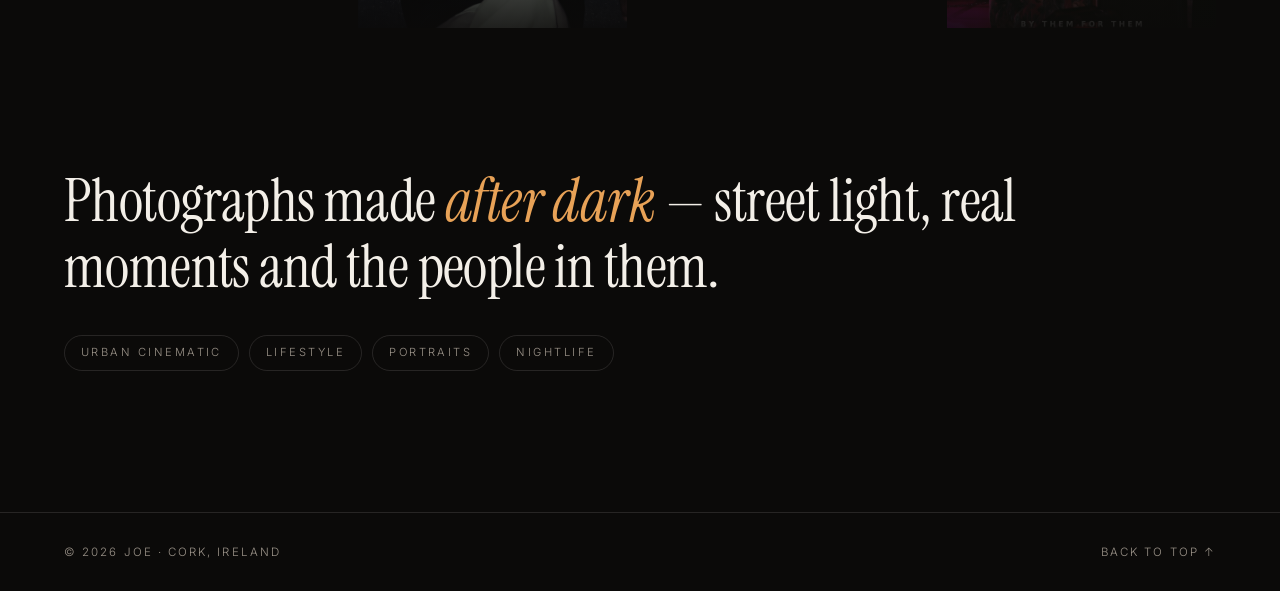
==== commit 0ecc91a9: "Add OTR collection: 15 nightlife frames from Off The Record, Cork - New otr.html gallery page (Colle" ====
--- a/index.html
+++ b/index.html
@@ -18,6 +18,7 @@
     <a href="cinematic.html">Cinematic</a>
     <a href="lifestyle.html">Lifestyle</a>
     <a href="portraits.html">Portraits</a>
+    <a href="otr.html">OTR</a>
     <a href="book/">Book</a>
   </div>
 </nav>
@@ -36,7 +37,7 @@
   <section class="section" id="work">
     <div class="section-head">
       <h2>Selected <em>work</em></h2>
-      <span>Three collections</span>
+      <span>Four collections</span>
     </div>
     <div class="cards">
     <a class="card reveal" href="cinematic.html">
@@ -60,13 +61,20 @@
         <span class="arrow" aria-hidden="true">→</span>
       </div>
     </a>
+    <a class="card reveal" href="otr.html">
+      <img src="web/otr-139.jpg" alt="OTR collection" loading="lazy" style="object-position:50% 50%">
+      <div class="card-info">
+        <div><small>04 · 15 frames</small><h3>OTR</h3></div>
+        <span class="arrow" aria-hidden="true">→</span>
+      </div>
+    </a>
     </div>
   </section>
 
   <section class="section" style="padding-top:0">
     <p class="statement reveal">Photographs made <em>after dark</em> — street light, real moments and the people in them.</p>
     <div class="statement-meta reveal">
-      <span>Urban cinematic</span><span>Lifestyle</span><span>Portraits</span>
+      <span>Urban cinematic</span><span>Lifestyle</span><span>Portraits</span><span>Nightlife</span>
     </div>
   </section>
 </main>
--- a/styles.css
+++ b/styles.css
@@ -58,9 +58,9 @@
 .section-head span{font-size:.72rem;letter-spacing:.24em;text-transform:uppercase;color:var(--muted);white-space:nowrap}
 
 /* collection cards */
-.cards{display:grid;grid-template-columns:repeat(3,1fr);gap:clamp(14px,2vw,28px)}
+.cards{display:grid;grid-template-columns:repeat(4,1fr);gap:clamp(14px,2vw,28px)}
 .card{position:relative;display:block;aspect-ratio:3/4.2;overflow:hidden;background:var(--bg-soft)}
-.card:nth-child(2){margin-top:clamp(0px,5vw,70px)}
+.card:nth-child(2),.card:nth-child(4){margin-top:clamp(0px,5vw,70px)}
 .card img{width:100%;height:100%;object-fit:cover;transition:transform 1.2s cubic-bezier(.2,.7,.2,1),filter .8s;filter:saturate(.85) brightness(.82)}
 .card::after{content:"";position:absolute;inset:0;background:linear-gradient(180deg,transparent 45%,rgba(11,10,9,.88) 100%)}
 .card:hover img{transform:scale(1.06);filter:saturate(1.05) brightness(1)}
@@ -115,10 +115,13 @@
 .reveal{opacity:0;transform:translateY(28px);transition:opacity 1s cubic-bezier(.2,.7,.2,1),transform 1s cubic-bezier(.2,.7,.2,1)}
 .reveal.in{opacity:1;transform:none}
 
+@media (max-width:1200px){
+  .cards{grid-template-columns:repeat(2,1fr)}
+}
 @media (max-width:900px){
   .cards{grid-template-columns:1fr}
   .card{aspect-ratio:4/4.6}
-  .card:nth-child(2){margin-top:0}
+  .card:nth-child(2),.card:nth-child(4){margin-top:0}
   .page-head{grid-template-columns:1fr}
   .page-head p{text-align:left}
   .scroll-cue{display:none}
@@ -132,8 +135,9 @@
   .shot .cap{opacity:1;transform:none}
 }
 @media (max-width:380px){
-  .nav-links{gap:11px}
-  .nav-links a{letter-spacing:.09em}
+  .nav-links{gap:8px}
+  .nav-links a{letter-spacing:.04em;font-size:.58rem}
+  .brand{font-size:1.2rem}
 }
 @media (prefers-reduced-motion:reduce){
   *,*::before,*::after{animation:none!important;transition:none!important}
